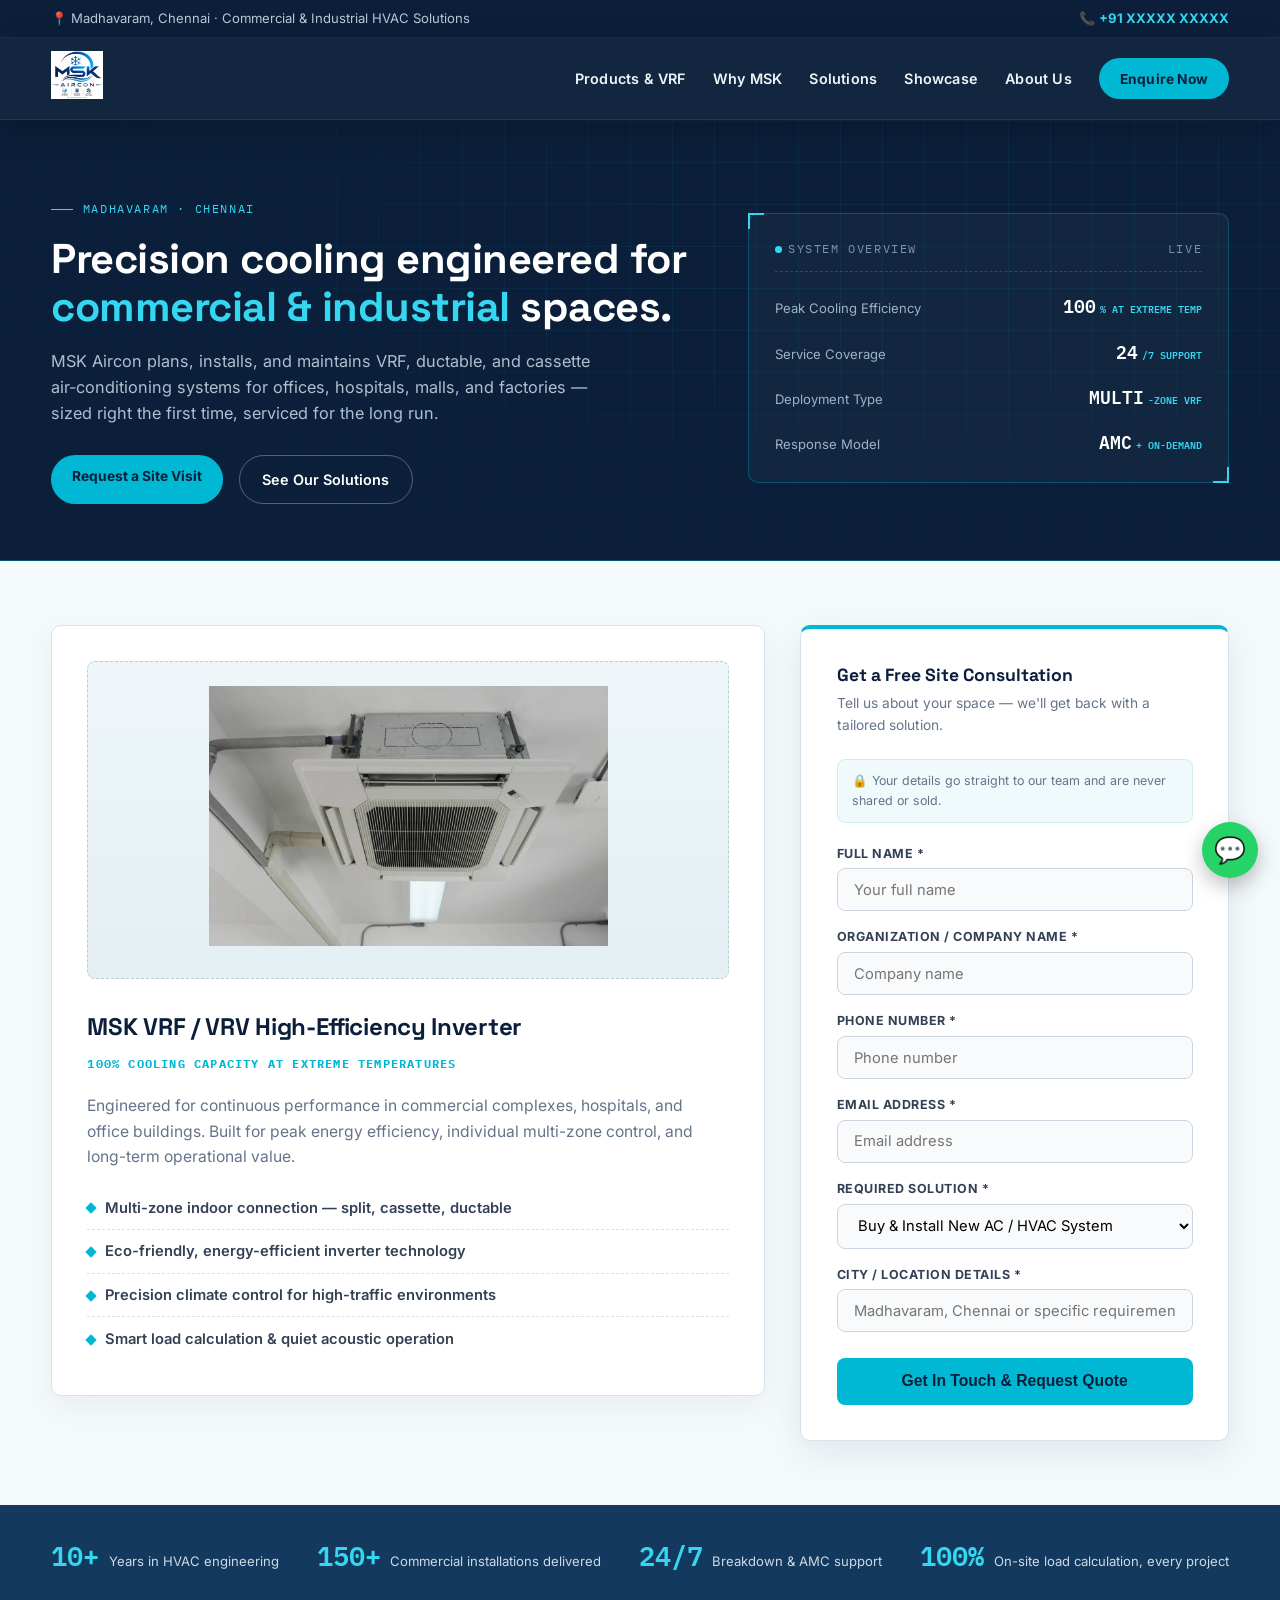
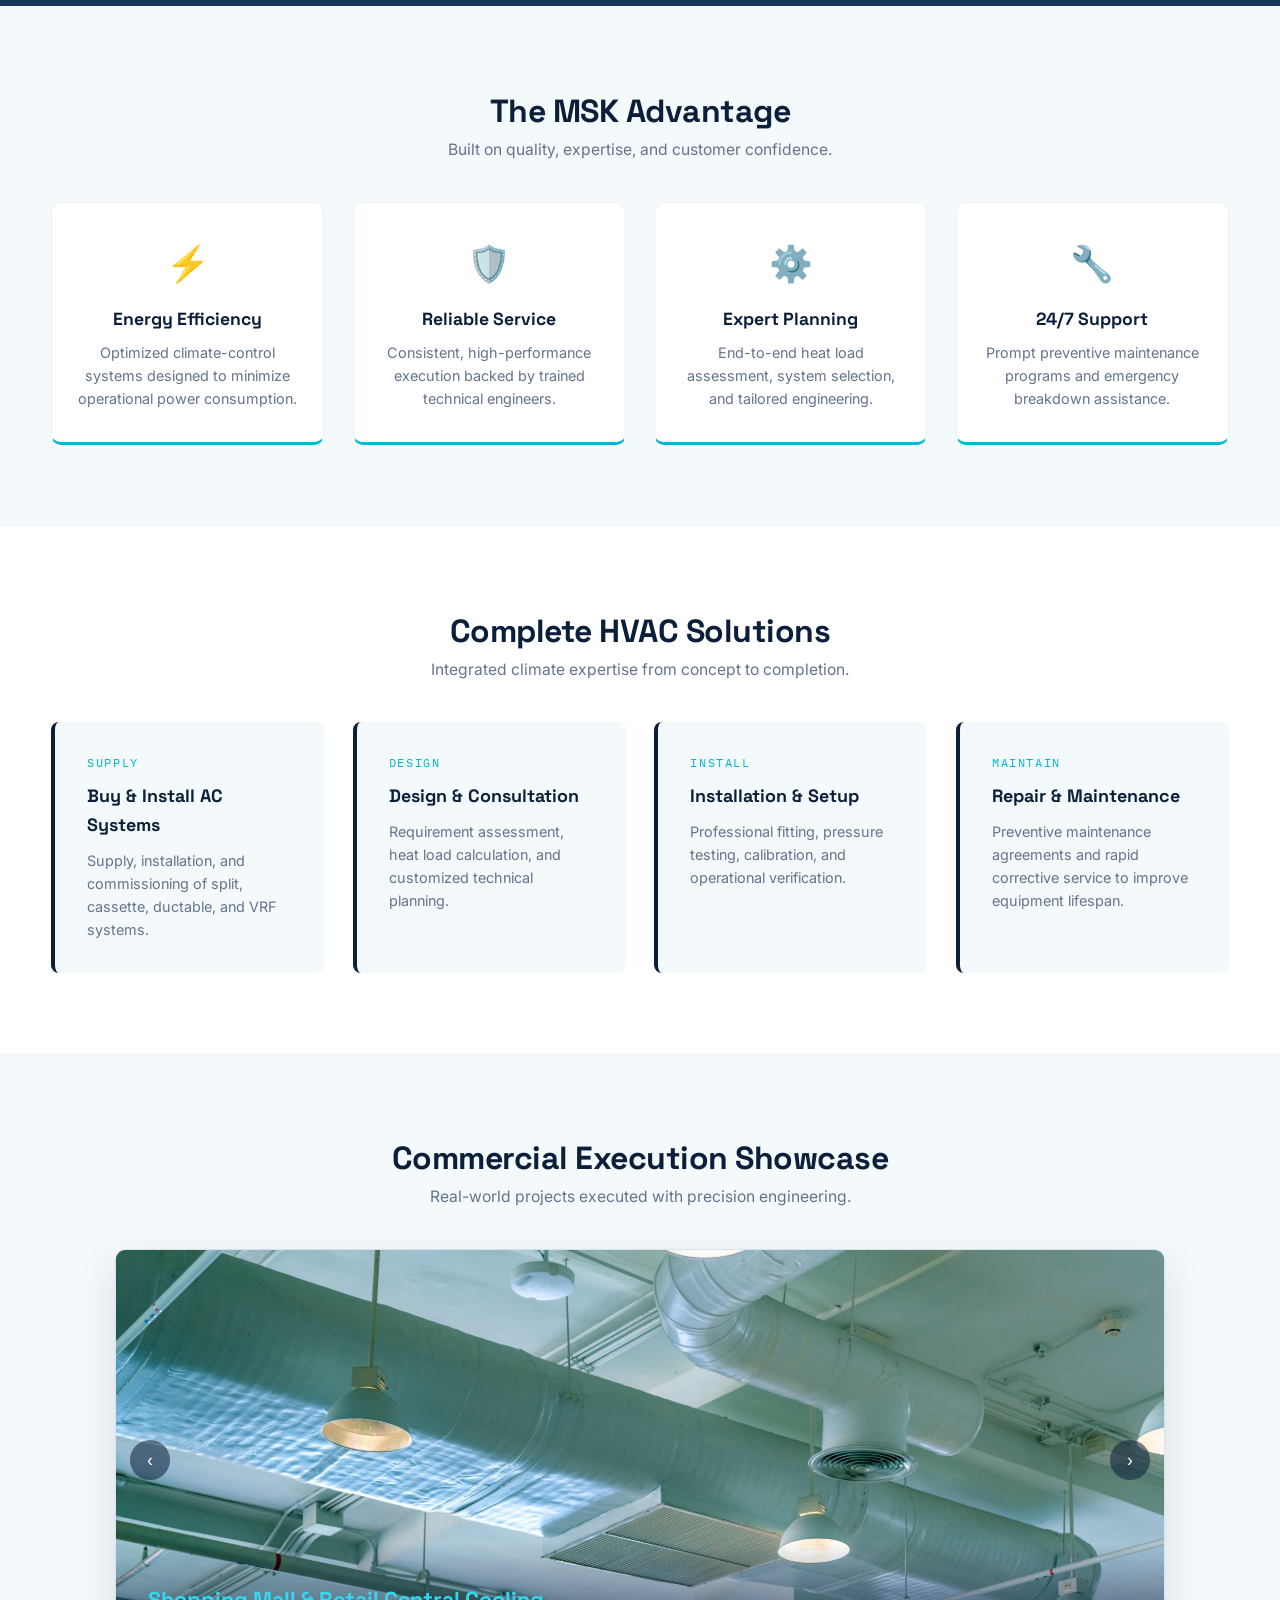
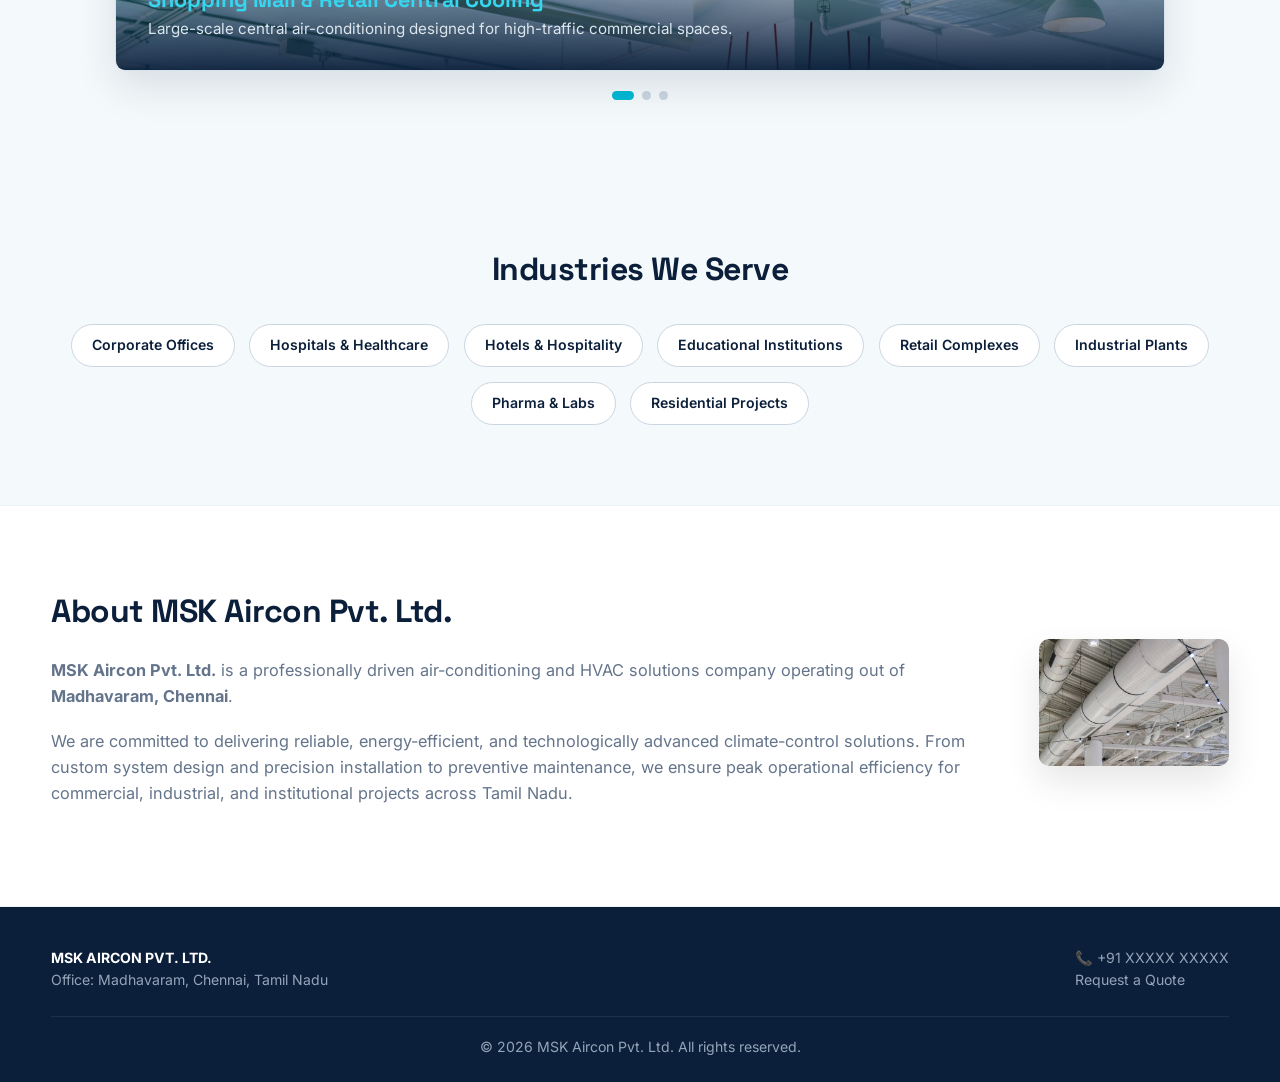
==== index.html @ c3ffeb18 "Add files via upload" ====
<!DOCTYPE html>
<html lang="en">
<head>
  <meta charset="UTF-8" />
  <meta name="viewport" content="width=device-width, initial-scale=1.0" />
  <title>MSK Aircon Pvt. Ltd. — Central AC, VRF & Ductable Systems | Chennai</title>
  <meta name="description" content="MSK Aircon Pvt. Ltd. designs, installs, and maintains VRF, ductable, and cassette AC systems for commercial and industrial clients in Madhavaram, Chennai. Get a free site consultation." />

  <!-- Open Graph -->
  <meta property="og:title" content="MSK Aircon Pvt. Ltd. — Commercial & Industrial HVAC Solutions" />
  <meta property="og:description" content="Central air-conditioning, VRF systems and preventive maintenance for offices, hospitals, malls, and factories across Chennai." />
  <meta property="og:image" content="msk_logo.jpeg" />
  <meta property="og:type" content="website" />

  <link rel="icon" type="image/jpeg" href="msk_logo.jpeg" />
  <link rel="stylesheet" href="style.css" />

  <!-- Local business structured data -->
  <script type="application/ld+json">
  {
    "@context": "https://schema.org",
    "@type": "HVACBusiness",
    "name": "MSK Aircon Pvt. Ltd.",
    "image": "msk_logo.jpeg",
    "address": {
      "@type": "PostalAddress",
      "addressLocality": "Madhavaram, Chennai",
      "addressRegion": "Tamil Nadu",
      "addressCountry": "IN"
    },
    "telephone": "+91-XXXXXXXXXX",
    "areaServed": "Chennai, Tamil Nadu",
    "priceRange": "$$"
  }
  </script>
</head>
<body>

  <!-- Top Info Bar -->
  <div class="top-bar">
    <div class="container top-bar-flex">
      <span>📍 Madhavaram, Chennai · Commercial &amp; Industrial HVAC Solutions</span>
      <span>📞 <a href="tel:+91XXXXXXXXXX">+91 XXXXX XXXXX</a></span>
    </div>
  </div>

  <!-- Main Navigation Header -->
  <header>
    <div class="container nav-container">
      <div class="logo">
        <img src="msk_logo.jpeg" alt="MSK Aircon Pvt. Ltd. Logo" width="150" height="48" />
      </div>
      <button class="nav-toggle" id="navToggle" aria-label="Toggle navigation menu" aria-expanded="false">
        <span></span><span></span><span></span>
      </button>
      <nav id="mainNav">
        <a href="#enquiry">Products &amp; VRF</a>
        <a href="#advantages">Why MSK</a>
        <a href="#services">Solutions</a>
        <a href="#projects">Showcase</a>
        <a href="#about">About Us</a>
        <a href="#enquiry" class="btn-primary">Enquire Now</a>
      </nav>
    </div>
  </header>

  <!-- HERO -->
  <section class="hero">
    <div class="hero-grid-bg"></div>
    <div class="container hero-content">
      <div class="hero-copy">
        <span class="hero-eyebrow mono-tag">MADHAVARAM · CHENNAI</span>
        <h1>Precision cooling engineered for <span>commercial &amp; industrial</span> spaces.</h1>
        <p class="lead">
          MSK Aircon plans, installs, and maintains VRF, ductable, and cassette air-conditioning systems for offices, hospitals, malls, and factories — sized right the first time, serviced for the long run.
        </p>
        <div class="hero-ctas">
          <a href="#enquiry" class="btn-primary">Request a Site Visit</a>
          <a href="#services" class="btn-outline">See Our Solutions</a>
        </div>
      </div>
      <div class="schematic-panel">
        <div class="schematic-header mono-tag">
          <span><span class="pulse-dot"></span>SYSTEM OVERVIEW</span>
          <span>LIVE</span>
        </div>
        <div class="schematic-rows">
          <div class="schematic-row">
            <span class="label">Peak Cooling Efficiency</span>
            <span class="value">100<small>% AT EXTREME TEMP</small></span>
          </div>
          <div class="schematic-row">
            <span class="label">Service Coverage</span>
            <span class="value">24<small>/7 SUPPORT</small></span>
          </div>
          <div class="schematic-row">
            <span class="label">Deployment Type</span>
            <span class="value">MULTI<small>-ZONE VRF</small></span>
          </div>
          <div class="schematic-row">
            <span class="label">Response Model</span>
            <span class="value">AMC<small>+ ON-DEMAND</small></span>
          </div>
        </div>
      </div>
    </div>
  </section>

  <!-- SIDE-BY-SIDE FEATURE & ENQUIRY FORM -->
  <section id="enquiry" class="enquiry-product-section">
    <div class="container product-enquiry-grid">

      <div class="product-highlight-card">
        <div class="product-img-box">
          <img src="slide_2.jpg" alt="MSK VRF multi-zone central air-conditioning system" loading="lazy" />
        </div>
        <div class="product-details">
          <h2>MSK VRF / VRV High-Efficiency Inverter</h2>
          <span class="tech-tag">100% COOLING CAPACITY AT EXTREME TEMPERATURES</span>
          <p>
            Engineered for continuous performance in commercial complexes, hospitals, and office buildings. Built for peak energy efficiency, individual multi-zone control, and long-term operational value.
          </p>
          <ul class="product-specs">
            <li>Multi-zone indoor connection — split, cassette, ductable</li>
            <li>Eco-friendly, energy-efficient inverter technology</li>
            <li>Precision climate control for high-traffic environments</li>
            <li>Smart load calculation &amp; quiet acoustic operation</li>
          </ul>
        </div>
      </div>

      <div class="form-wrapper-side">
        <h3>Get a Free Site Consultation</h3>
        <p class="form-sub">Tell us about your space — we'll get back with a tailored solution.</p>

        <div class="privacy-note">
          🔒 Your details go straight to our team and are never shared or sold.
        </div>

        <form action="https://api.web3forms.com/submit" method="POST" class="custom-form">
          <input type="hidden" name="access_key" value="YOUR_ACCESS_KEY_HERE">
          <input type="hidden" name="redirect" value="success.html">
          <input type="checkbox" name="botcheck" style="display:none" tabindex="-1" autocomplete="off">

          <div class="form-group">
            <label for="name">Full Name *</label>
            <input type="text" id="name" name="Client_Name" required placeholder="Your full name">
          </div>

          <div class="form-group">
            <label for="org">Organization / Company Name *</label>
            <input type="text" id="org" name="Organization" required placeholder="Company name">
          </div>

          <div class="form-group">
            <label for="phone">Phone Number *</label>
            <input type="tel" id="phone" name="Phone_Number" required placeholder="Phone number">
          </div>

          <div class="form-group">
            <label for="email">Email Address *</label>
            <input type="email" id="email" name="Email_Address" required placeholder="Email address">
          </div>

          <div class="form-group">
            <label for="service">Required Solution *</label>
            <select id="service" name="Selected_Service" required>
              <option value="Buy & Install New System">Buy &amp; Install New AC / HVAC System</option>
              <option value="VRF / VRV Centralized Cooling">VRF / VRV Centralized Cooling System</option>
              <option value="Ductable & Package AC">Ductable &amp; Package Air Conditioners</option>
              <option value="Cassette AC Commercial Setup">Cassette AC Commercial Setup</option>
              <option value="Preventive Maintenance & Repair">Preventive Maintenance &amp; AMC Repair</option>
              <option value="HVAC Technical Consultation & Design">HVAC System Design &amp; Technical Consultation</option>
              <option value="Others">Others (please specify below)</option>
            </select>
          </div>

          <div class="form-group">
            <label for="location">City / Location Details *</label>
            <input type="text" id="location" name="City_Location" required placeholder="Madhavaram, Chennai or specific requirements">
          </div>

          <button type="submit" class="btn-submit">Get In Touch &amp; Request Quote</button>
        </form>
      </div>

    </div>
  </section>

  <!-- TRUST STRIP -->
  <section class="trust-strip">
    <div class="container trust-flex">
      <div class="trust-item"><span class="num">10+</span><span class="label">Years in HVAC engineering</span></div>
      <div class="trust-item"><span class="num">150+</span><span class="label">Commercial installations delivered</span></div>
      <div class="trust-item"><span class="num">24/7</span><span class="label">Breakdown &amp; AMC support</span></div>
      <div class="trust-item"><span class="num">100%</span><span class="label">On-site load calculation, every project</span></div>
    </div>
  </section>

  <!-- CORE ADVANTAGES -->
  <section id="advantages" class="advantages-section">
    <div class="container">
      <h2 class="section-title">The MSK Advantage</h2>
      <p class="section-subtitle">Built on quality, expertise, and customer confidence.</p>

      <div class="advantage-grid">
        <div class="advantage-card">
          <div class="adv-icon">⚡</div>
          <h3>Energy Efficiency</h3>
          <p>Optimized climate-control systems designed to minimize operational power consumption.</p>
        </div>
        <div class="advantage-card">
          <div class="adv-icon">🛡️</div>
          <h3>Reliable Service</h3>
          <p>Consistent, high-performance execution backed by trained technical engineers.</p>
        </div>
        <div class="advantage-card">
          <div class="adv-icon">⚙️</div>
          <h3>Expert Planning</h3>
          <p>End-to-end heat load assessment, system selection, and tailored engineering.</p>
        </div>
        <div class="advantage-card">
          <div class="adv-icon">🔧</div>
          <h3>24/7 Support</h3>
          <p>Prompt preventive maintenance programs and emergency breakdown assistance.</p>
        </div>
      </div>
    </div>
  </section>

  <!-- SOLUTIONS & SERVICES GRID -->
  <section id="services" class="services-section">
    <div class="container">
      <h2 class="section-title">Complete HVAC Solutions</h2>
      <p class="section-subtitle">Integrated climate expertise from concept to completion.</p>

      <div class="service-grid">
        <div class="service-card">
          <span class="mono-tag">SUPPLY</span>
          <h3>Buy &amp; Install AC Systems</h3>
          <p>Supply, installation, and commissioning of split, cassette, ductable, and VRF systems.</p>
        </div>
        <div class="service-card">
          <span class="mono-tag">DESIGN</span>
          <h3>Design &amp; Consultation</h3>
          <p>Requirement assessment, heat load calculation, and customized technical planning.</p>
        </div>
        <div class="service-card">
          <span class="mono-tag">INSTALL</span>
          <h3>Installation &amp; Setup</h3>
          <p>Professional fitting, pressure testing, calibration, and operational verification.</p>
        </div>
        <div class="service-card">
          <span class="mono-tag">MAINTAIN</span>
          <h3>Repair &amp; Maintenance</h3>
          <p>Preventive maintenance agreements and rapid corrective service to improve equipment lifespan.</p>
        </div>
      </div>
    </div>
  </section>

  <!-- SHOWCASE SLIDER -->
  <section id="projects" class="slider-section">
    <div class="container">
      <h2 class="section-title">Commercial Execution Showcase</h2>
      <p class="section-subtitle">Real-world projects executed with precision engineering.</p>

      <div class="slider-container" id="sliderContainer">
        <button class="slider-arrow prev" id="prevSlide" aria-label="Previous slide">‹</button>
        <button class="slider-arrow next" id="nextSlide" aria-label="Next slide">›</button>
        <div class="slides" id="slidesTrack">
          <div class="slide">
            <img src="mall.jpg" alt="Commercial mall HVAC installation" loading="lazy" />
            <div class="slide-caption">
              <h3>Shopping Mall &amp; Retail Central Cooling</h3>
              <p>Large-scale central air-conditioning designed for high-traffic commercial spaces.</p>
            </div>
          </div>
          <div class="slide">
            <img src="slide1.jpg" alt="Industrial spiral ductwork and ventilation" loading="lazy" />
            <div class="slide-caption">
              <h3>Industrial Spiral Ducting &amp; Ventilation</h3>
              <p>Heavy-duty ventilation and ductwork engineered for industrial plants.</p>
            </div>
          </div>
          <div class="slide">
            <img src="slide_2.jpg" alt="Cassette AC multi-zone office setup" loading="lazy" />
            <div class="slide-caption">
              <h3>Corporate Office Cassette Installations</h3>
              <p>Sleek ceiling units built for quiet operation in office environments.</p>
            </div>
          </div>
        </div>
      </div>
      <div class="slider-dots" id="sliderDots">
        <button class="active" aria-label="Slide 1"></button>
        <button aria-label="Slide 2"></button>
        <button aria-label="Slide 3"></button>
      </div>
    </div>
  </section>

  <!-- INDUSTRIES WE SERVE -->
  <section class="industries-section">
    <div class="container">
      <h2 class="section-title">Industries We Serve</h2>
      <div class="industry-tags">
        <span>Corporate Offices</span>
        <span>Hospitals &amp; Healthcare</span>
        <span>Hotels &amp; Hospitality</span>
        <span>Educational Institutions</span>
        <span>Retail Complexes</span>
        <span>Industrial Plants</span>
        <span>Pharma &amp; Labs</span>
        <span>Residential Projects</span>
      </div>
    </div>
  </section>

  <!-- ABOUT US -->
  <section id="about" class="about-section">
    <div class="container about-flex">
      <div class="about-text">
        <h2>About MSK Aircon Pvt. Ltd.</h2>
        <p><strong>MSK Aircon Pvt. Ltd.</strong> is a professionally driven air-conditioning and HVAC solutions company operating out of <strong>Madhavaram, Chennai</strong>.</p>
        <p>We are committed to delivering reliable, energy-efficient, and technologically advanced climate-control solutions. From custom system design and precision installation to preventive maintenance, we ensure peak operational efficiency for commercial, industrial, and institutional projects across Tamil Nadu.</p>
      </div>
      <div class="about-img">
        <img src="slide1.jpg" alt="MSK technical engineering team at work" loading="lazy" />
      </div>
    </div>
  </section>

  <!-- Footer -->
  <footer>
    <div class="container">
      <div class="footer-grid">
        <div>
          <strong style="color:#fff;">MSK AIRCON PVT. LTD.</strong>
          <p>Office: Madhavaram, Chennai, Tamil Nadu</p>
        </div>
        <div>
          <a href="tel:+91XXXXXXXXXX">📞 +91 XXXXX XXXXX</a><br>
          <a href="#enquiry">Request a Quote</a>
        </div>
      </div>
      <div class="footer-bottom">
        <p>&copy; 2026 MSK Aircon Pvt. Ltd. All rights reserved.</p>
      </div>
    </div>
  </footer>

  <!-- WhatsApp click-to-chat -->
  <a class="whatsapp-float" href="https://wa.me/91XXXXXXXXXX?text=Hi%2C%20I%27d%20like%20a%20quote%20for%20an%20AC%2FHVAC%20system" target="_blank" rel="noopener" aria-label="Chat on WhatsApp">💬</a>

  <script>
    // Mobile nav toggle
    const navToggle = document.getElementById('navToggle');
    const mainNav = document.getElementById('mainNav');
    navToggle.addEventListener('click', () => {
      const isOpen = mainNav.classList.toggle('open');
      navToggle.setAttribute('aria-expanded', isOpen);
    });
    mainNav.querySelectorAll('a').forEach(link => {
      link.addEventListener('click', () => {
        mainNav.classList.remove('open');
        navToggle.setAttribute('aria-expanded', 'false');
      });
    });

    // Manual + auto slider with dots and arrows
    const track = document.getElementById('slidesTrack');
    const dots = document.querySelectorAll('#sliderDots button');
    const slideCount = dots.length;
    let current = 0;
    let autoTimer;

    function goTo(index) {
      current = (index + slideCount) % slideCount;
      track.style.transform = `translateX(-${current * (100 / slideCount)}%)`;
      dots.forEach((d, i) => d.classList.toggle('active', i === current));
    }

    function startAuto() {
      autoTimer = setInterval(() => goTo(current + 1), 4500);
    }

    function resetAuto() {
      clearInterval(autoTimer);
      startAuto();
    }

    document.getElementById('nextSlide').addEventListener('click', () => { goTo(current + 1); resetAuto(); });
    document.getElementById('prevSlide').addEventListener('click', () => { goTo(current - 1); resetAuto(); });
    dots.forEach((dot, i) => dot.addEventListener('click', () => { goTo(i); resetAuto(); }));

    const sliderContainer = document.getElementById('sliderContainer');
    sliderContainer.addEventListener('mouseenter', () => clearInterval(autoTimer));
    sliderContainer.addEventListener('mouseleave', startAuto);

    startAuto();
  </script>

</body>
</html>
---- style.css ----
/* ==========================================================================
   MSK AIRCON PVT. LTD. — TECHNICAL / BLUEPRINT DESIGN SYSTEM
   Palette : Deep Navy #0b1f3a · Steel Blue #14395e · Electric Cyan #00b8d4
             Ice White #f4f9fb · Slate #64748b · Signal Red #d92b2b (sparingly)
   Type    : Space Grotesk (display) · Inter (body) · IBM Plex Mono (specs/data)
   ========================================================================== */

@import url('https://fonts.googleapis.com/css2?family=Space+Grotesk:wght@500;600;700&family=Inter:wght@400;500;600;700;800&family=IBM+Plex+Mono:wght@500;600&display=swap');

:root {
  --navy: #0b1f3a;
  --steel: #14395e;
  --cyan: #00b8d4;
  --cyan-bright: #35d7f0;
  --ice: #f4f9fb;
  --slate: #64748b;
  --slate-dark: #334155;
  --red: #d92b2b;
  --line: #d7e3ea;
  --radius: 10px;
}

* {
  margin: 0;
  padding: 0;
  box-sizing: border-box;
  scroll-behavior: smooth;
}

@media (prefers-reduced-motion: reduce) {
  * { animation-duration: 0.001ms !important; animation-iteration-count: 1 !important; transition-duration: 0.001ms !important; scroll-behavior: auto !important; }
}

body {
  font-family: 'Inter', -apple-system, BlinkMacSystemFont, sans-serif;
  background-color: var(--ice);
  color: var(--slate-dark);
  line-height: 1.6;
  overflow-x: hidden;
}

h1, h2, h3, h4 {
  font-family: 'Space Grotesk', sans-serif;
}

.container {
  width: 92%;
  max-width: 1240px;
  margin: auto;
}

a { color: inherit; }

:focus-visible {
  outline: 2px solid var(--cyan);
  outline-offset: 3px;
}

/* Utility: monospace spec/eyebrow labels */
.mono-tag {
  font-family: 'IBM Plex Mono', monospace;
  font-size: 0.72rem;
  letter-spacing: 1.6px;
  text-transform: uppercase;
}

/* --- Top Info Bar --- */
.top-bar {
  background: var(--navy);
  color: #b9c8d6;
  font-size: 0.82rem;
  padding: 0.5rem 0;
  border-bottom: 1px solid rgba(255,255,255,0.08);
}

.top-bar-flex {
  display: flex;
  justify-content: space-between;
  align-items: center;
  flex-wrap: wrap;
  gap: 0.4rem;
}

.top-bar a {
  color: var(--cyan-bright);
  text-decoration: none;
  font-weight: 700;
}

.top-bar a:hover { text-decoration: underline; }

/* --- Header & Navigation --- */
header {
  background: rgba(11, 31, 58, 0.97);
  backdrop-filter: blur(12px);
  -webkit-backdrop-filter: blur(12px);
  padding: 0.8rem 0;
  position: sticky;
  top: 0;
  z-index: 1000;
  box-shadow: 0 10px 30px rgba(0,0,0,0.2);
  border-bottom: 1px solid rgba(255,255,255,0.08);
}

.nav-container {
  display: flex;
  justify-content: space-between;
  align-items: center;
}

.logo img {
  height: 48px;
  width: auto;
}

nav {
  display: flex;
  align-items: center;
  gap: 1.7rem;
}

nav a {
  color: #eef4f8;
  text-decoration: none;
  font-weight: 600;
  font-size: 0.9rem;
  letter-spacing: 0.2px;
  position: relative;
}

nav a:not(.btn-primary)::after {
  content: '';
  position: absolute;
  width: 0;
  height: 2px;
  bottom: -5px;
  left: 0;
  background: var(--cyan);
  transition: width 0.25s ease;
}

nav a:not(.btn-primary):hover::after { width: 100%; }
nav a:hover { color: var(--cyan-bright); }

.btn-primary {
  background: var(--cyan);
  color: var(--navy) !important;
  padding: 0.6rem 1.3rem;
  border-radius: 30px;
  font-weight: 700;
  font-size: 0.86rem;
  text-decoration: none;
  transition: all 0.25s ease;
}

.btn-primary:hover {
  background: var(--cyan-bright);
  transform: translateY(-2px);
}

.nav-toggle {
  display: none;
  flex-direction: column;
  gap: 5px;
  background: none;
  border: none;
  cursor: pointer;
  padding: 6px;
}

.nav-toggle span {
  width: 24px;
  height: 2px;
  background: #eef4f8;
  border-radius: 2px;
}

/* --- HERO: blueprint schematic --- */
.hero {
  position: relative;
  background: var(--navy);
  color: #fff;
  padding: 4.5rem 0 3.5rem;
  overflow: hidden;
  border-bottom: 1px solid rgba(0,184,212,0.35);
}

.hero-grid-bg {
  position: absolute;
  inset: 0;
  background-image:
    linear-gradient(rgba(0,184,212,0.08) 1px, transparent 1px),
    linear-gradient(90deg, rgba(0,184,212,0.08) 1px, transparent 1px);
  background-size: 42px 42px;
  mask-image: radial-gradient(ellipse at 70% 30%, black 20%, transparent 75%);
  pointer-events: none;
}

.hero-content {
  position: relative;
  z-index: 2;
  display: grid;
  grid-template-columns: 1.3fr 0.95fr;
  gap: 2.5rem;
  align-items: center;
}

.hero-eyebrow {
  color: var(--cyan-bright);
  display: inline-flex;
  align-items: center;
  gap: 0.6rem;
}

.hero-eyebrow::before {
  content: '';
  width: 22px;
  height: 1px;
  background: var(--cyan-bright);
  display: inline-block;
}

.hero h1 {
  font-size: 2.6rem;
  font-weight: 700;
  line-height: 1.15;
  margin: 1rem 0 1.1rem;
  letter-spacing: -0.5px;
}

.hero h1 span { color: var(--cyan-bright); }

.hero p.lead {
  color: #aebfd0;
  font-size: 1.02rem;
  max-width: 560px;
  margin-bottom: 1.8rem;
}

.hero-ctas {
  display: flex;
  gap: 1rem;
  flex-wrap: wrap;
}

.btn-outline {
  border: 1.5px solid rgba(255,255,255,0.3);
  color: #fff;
  padding: 0.75rem 1.4rem;
  border-radius: 30px;
  text-decoration: none;
  font-weight: 600;
  font-size: 0.9rem;
  transition: all 0.25s ease;
}

.btn-outline:hover { border-color: var(--cyan-bright); color: var(--cyan-bright); }

/* Schematic readout panel — the signature element */
.schematic-panel {
  background: rgba(255,255,255,0.03);
  border: 1px solid rgba(0,184,212,0.3);
  border-radius: var(--radius);
  padding: 1.6rem;
  position: relative;
}

.schematic-panel::before {
  content: '';
  position: absolute;
  top: -1px; left: -1px;
  width: 14px; height: 14px;
  border-top: 2px solid var(--cyan-bright);
  border-left: 2px solid var(--cyan-bright);
}

.schematic-panel::after {
  content: '';
  position: absolute;
  bottom: -1px; right: -1px;
  width: 14px; height: 14px;
  border-bottom: 2px solid var(--cyan-bright);
  border-right: 2px solid var(--cyan-bright);
}

.schematic-header {
  display: flex;
  justify-content: space-between;
  align-items: center;
  color: #7d93a8;
  margin-bottom: 1.2rem;
  padding-bottom: 0.8rem;
  border-bottom: 1px dashed rgba(255,255,255,0.15);
}

.pulse-dot {
  width: 7px; height: 7px;
  border-radius: 50%;
  background: var(--cyan-bright);
  display: inline-block;
  margin-right: 6px;
  animation: pulse 1.8s infinite;
}

@keyframes pulse {
  0%, 100% { opacity: 1; box-shadow: 0 0 0 0 rgba(0,184,212,0.5); }
  50% { opacity: 0.6; box-shadow: 0 0 0 6px rgba(0,184,212,0); }
}

.schematic-rows { display: flex; flex-direction: column; gap: 1rem; }

.schematic-row {
  display: flex;
  justify-content: space-between;
  align-items: baseline;
}

.schematic-row .label {
  color: #9db3c6;
  font-size: 0.82rem;
}

.schematic-row .value {
  font-family: 'IBM Plex Mono', monospace;
  font-weight: 600;
  font-size: 1.15rem;
  color: #fff;
}

.schematic-row .value small {
  font-size: 0.65rem;
  color: var(--cyan-bright);
  margin-left: 4px;
}

/* --- SIDE-BY-SIDE ENQUIRY SECTION --- */
.enquiry-product-section { padding: 4rem 0; }

.product-enquiry-grid {
  display: grid;
  grid-template-columns: 1.25fr 0.75fr;
  gap: 2.2rem;
  align-items: start;
}

.product-highlight-card {
  background: #fff;
  border-radius: var(--radius);
  padding: 2.2rem;
  box-shadow: 0 10px 30px rgba(11,31,58,0.05);
  border: 1px solid var(--line);
}

.product-img-box {
  text-align: center;
  background: linear-gradient(180deg, #eef6f9 0%, #e4eff3 100%);
  padding: 1.5rem;
  border-radius: 8px;
  margin-bottom: 1.8rem;
  border: 1px dashed #b7cdd8;
  position: relative;
}

.product-img-box img {
  max-width: 100%;
  height: 260px;
  object-fit: contain;
}

.product-details h2 {
  color: var(--navy);
  font-size: 1.5rem;
  font-weight: 700;
  letter-spacing: -0.3px;
}

.tech-tag {
  color: var(--cyan);
  font-weight: 700;
  font-size: 0.78rem;
  letter-spacing: 1.2px;
  display: block;
  margin: 0.5rem 0 1.2rem 0;
  font-family: 'IBM Plex Mono', monospace;
}

.product-details p { color: var(--slate); font-size: 0.98rem; margin-bottom: 1.2rem; }

.product-specs { display: grid; gap: 0.1rem; }

.product-specs li {
  padding: 0.55rem 0;
  font-weight: 600;
  color: var(--slate-dark);
  font-size: 0.92rem;
  list-style: none;
  display: flex;
  align-items: center;
  gap: 0.6rem;
  border-bottom: 1px dashed var(--line);
}

.product-specs li:last-child { border-bottom: none; }

.product-specs li::before {
  content: '';
  width: 8px; height: 8px;
  background: var(--cyan);
  flex-shrink: 0;
  transform: rotate(45deg);
}

/* Right Side Form Card */
.form-wrapper-side {
  background: #fff;
  padding: 2.2rem;
  border-radius: var(--radius);
  box-shadow: 0 12px 35px rgba(11,31,58,0.08);
  border: 1px solid var(--line);
  border-top: 4px solid var(--cyan);
  position: sticky;
  top: 90px;
}

.form-wrapper-side h3 {
  color: var(--navy);
  font-size: 1.1rem;
  font-weight: 700;
  margin-bottom: 0.3rem;
  line-height: 1.3;
}

.form-wrapper-side p.form-sub { color: var(--slate); font-size: 0.86rem; margin-bottom: 1.4rem; }

.privacy-note {
  display: flex;
  gap: 0.5rem;
  align-items: flex-start;
  background: #f0f9fb;
  border: 1px solid #d3ecf1;
  border-radius: 8px;
  padding: 0.7rem 0.9rem;
  font-size: 0.78rem;
  color: var(--slate);
  margin-bottom: 1.3rem;
}

.form-group { margin-bottom: 1rem; }

.form-group label {
  display: block;
  font-size: 0.78rem;
  font-weight: 700;
  margin-bottom: 0.3rem;
  color: var(--slate-dark);
  text-transform: uppercase;
  letter-spacing: 0.5px;
}

.form-group input,
.form-group select {
  width: 100%;
  padding: 0.72rem 1rem;
  border: 1.5px solid #cbd5e1;
  border-radius: 8px;
  font-size: 0.92rem;
  background-color: #f8fafc;
  transition: all 0.2s ease;
  font-family: 'Inter', sans-serif;
}

.form-group input:focus,
.form-group select:focus {
  outline: none;
  border-color: var(--cyan);
  background-color: #fff;
  box-shadow: 0 0 0 4px rgba(0,184,212,0.14);
}

.btn-submit {
  width: 100%;
  background: var(--cyan);
  color: var(--navy);
  border: none;
  padding: 0.9rem;
  font-size: 0.98rem;
  font-weight: 700;
  border-radius: 8px;
  cursor: pointer;
  margin-top: 0.6rem;
  transition: all 0.2s ease;
}

.btn-submit:hover { background: var(--cyan-bright); transform: translateY(-2px); }

/* --- TRUST STRIP --- */
.trust-strip {
  background: var(--steel);
  padding: 1.8rem 0;
}

.trust-flex {
  display: flex;
  justify-content: space-between;
  flex-wrap: wrap;
  gap: 1.5rem;
}

.trust-item {
  display: flex;
  align-items: baseline;
  gap: 0.6rem;
  color: #fff;
}

.trust-item .num {
  font-family: 'IBM Plex Mono', monospace;
  font-size: 1.7rem;
  font-weight: 600;
  color: var(--cyan-bright);
}

.trust-item .label {
  font-size: 0.82rem;
  color: #cdd9e3;
}

/* --- ABOUT SECTION --- */
.about-section {
  background: #fff;
  padding: 5rem 0;
  border-top: 1px solid #eef2f5;
  border-bottom: 1px solid #eef2f5;
}

.about-flex { display: flex; align-items: center; gap: 3.5rem; }

.about-text h2 {
  color: var(--navy);
  font-size: 2rem;
  font-weight: 700;
  margin-bottom: 1.2rem;
  letter-spacing: -0.5px;
}

.about-text p { color: var(--slate); font-size: 1.02rem; margin-bottom: 1.2rem; }

.about-img img {
  width: 100%;
  max-width: 480px;
  border-radius: var(--radius);
  box-shadow: 0 15px 35px rgba(0,0,0,0.1);
}

/* --- ADVANTAGES --- */
.advantages-section { padding: 5rem 0; }

.section-title {
  text-align: center;
  color: var(--navy);
  font-size: 2rem;
  font-weight: 700;
  letter-spacing: -0.5px;
}

.section-subtitle {
  text-align: center;
  color: var(--slate);
  font-size: 0.98rem;
  margin-bottom: 2.5rem;
}

.advantage-grid {
  display: grid;
  grid-template-columns: repeat(auto-fit, minmax(240px, 1fr));
  gap: 1.8rem;
}

.advantage-card {
  background: #fff;
  padding: 2rem 1.5rem;
  border-radius: var(--radius);
  border: 1px solid #eef2f5;
  border-bottom: 3px solid var(--cyan);
  text-align: center;
  transition: transform 0.25s ease, box-shadow 0.25s ease;
}

.advantage-card:hover {
  transform: translateY(-5px);
  box-shadow: 0 15px 30px rgba(0,184,212,0.1);
}

.adv-icon { font-size: 2.2rem; margin-bottom: 0.8rem; }
.advantage-card h3 { color: var(--navy); font-weight: 700; font-size: 1.1rem; margin-bottom: 0.5rem; }
.advantage-card p { font-size: 0.9rem; color: var(--slate); }

/* --- SERVICES GRID --- */
.services-section { background: #fff; padding: 5rem 0; border-top: 1px solid #eef2f5; }

.service-grid {
  display: grid;
  grid-template-columns: repeat(auto-fit, minmax(250px, 1fr));
  gap: 1.8rem;
}

.service-card {
  background: var(--ice);
  padding: 2rem;
  border-radius: 8px;
  border-left: 4px solid var(--navy);
  transition: all 0.25s ease;
  position: relative;
}

.service-card .mono-tag { color: var(--cyan); display: block; margin-bottom: 0.6rem; }

.service-card:hover {
  border-left-color: var(--cyan);
  background: #fff;
  transform: translateY(-3px);
  box-shadow: 0 10px 25px rgba(0,0,0,0.05);
}

.service-card h3 { color: var(--navy); font-weight: 700; font-size: 1.12rem; margin-bottom: 0.6rem; }
.service-card p { font-size: 0.9rem; color: var(--slate); }

/* --- SHOWCASE SLIDER --- */
.slider-section { padding: 5rem 0; }

.slider-container {
  overflow: hidden;
  border-radius: var(--radius);
  max-width: 1050px;
  margin: 0 auto 1.2rem;
  box-shadow: 0 15px 40px rgba(11,31,58,0.12);
  border: 1px solid var(--line);
  position: relative;
}

.slides {
  display: flex;
  width: 300%;
  transition: transform 0.6s cubic-bezier(0.4,0,0.2,1);
}

.slide { width: 100%; position: relative; }
.slide img { width: 100%; height: 420px; object-fit: cover; display: block; }

.slide-caption {
  position: absolute;
  bottom: 0;
  background: linear-gradient(180deg, transparent 0%, rgba(11,31,58,0.95) 100%);
  color: white;
  width: 100%;
  padding: 2.5rem 2rem 1.8rem;
}

.slide-caption h3 { color: var(--cyan-bright); font-size: 1.35rem; font-weight: 700; }
.slide-caption p { color: #dbe6ee; font-size: 0.95rem; }

.slider-arrow {
  position: absolute;
  top: 50%;
  transform: translateY(-50%);
  background: rgba(11,31,58,0.55);
  color: #fff;
  border: none;
  width: 40px; height: 40px;
  border-radius: 50%;
  cursor: pointer;
  font-size: 1.1rem;
  z-index: 5;
  transition: background 0.2s ease;
}

.slider-arrow:hover { background: var(--cyan); color: var(--navy); }
.slider-arrow.prev { left: 14px; }
.slider-arrow.next { right: 14px; }

.slider-dots {
  display: flex;
  justify-content: center;
  gap: 0.5rem;
}

.slider-dots button {
  width: 9px; height: 9px;
  border-radius: 50%;
  border: none;
  background: #cbd5e1;
  cursor: pointer;
  padding: 0;
}

.slider-dots button.active { background: var(--cyan); width: 22px; border-radius: 5px; }

/* --- INDUSTRIES --- */
.industries-section { padding: 4rem 0 5rem; text-align: center; }

.industry-tags {
  display: flex;
  flex-wrap: wrap;
  gap: 0.9rem;
  justify-content: center;
  margin-top: 1.8rem;
}

.industry-tags span {
  background: #fff;
  color: var(--navy);
  padding: 0.6rem 1.25rem;
  border-radius: 30px;
  font-weight: 600;
  font-size: 0.88rem;
  border: 1px solid #cbd5e1;
  transition: all 0.25s ease;
}

.industry-tags span:hover {
  background: var(--cyan);
  color: var(--navy);
  border-color: var(--cyan);
  transform: translateY(-2px);
}

/* --- FOOTER --- */
footer {
  background: var(--navy);
  color: #93a5b8;
  padding: 2.5rem 0 1.5rem;
  font-size: 0.88rem;
}

.footer-grid {
  display: flex;
  justify-content: space-between;
  flex-wrap: wrap;
  gap: 1.5rem;
  padding-bottom: 1.5rem;
  border-bottom: 1px solid rgba(255,255,255,0.08);
  margin-bottom: 1.2rem;
}

.footer-grid a { text-decoration: none; color: #93a5b8; }
.footer-grid a:hover { color: var(--cyan-bright); }

.footer-bottom { text-align: center; }

/* --- WHATSAPP FLOAT --- */
.whatsapp-float {
  position: fixed;
  bottom: 22px;
  right: 22px;
  background: #25D366;
  color: #fff;
  width: 56px;
  height: 56px;
  border-radius: 50%;
  display: flex;
  align-items: center;
  justify-content: center;
  text-decoration: none;
  font-size: 1.6rem;
  box-shadow: 0 8px 20px rgba(0,0,0,0.25);
  z-index: 999;
  transition: transform 0.2s ease;
}

.whatsapp-float:hover { transform: scale(1.08); }

/* --- SUCCESS PAGE --- */
.success-page {
  background: var(--navy);
  min-height: 100vh;
  display: flex;
  align-items: center;
  justify-content: center;
  padding: 2rem;
}

.success-card {
  background: #fff;
  border-radius: 16px;
  padding: 3rem 2.5rem;
  text-align: center;
  max-width: 460px;
  box-shadow: 0 25px 60px rgba(0,0,0,0.35);
  border-top: 4px solid var(--cyan);
}

.success-card .check-icon {
  font-size: 3rem;
  margin-bottom: 1rem;
}

.success-card h1 {
  color: var(--navy);
  font-size: 1.5rem;
  margin-bottom: 0.8rem;
}

.success-card p {
  color: var(--slate);
  font-size: 0.96rem;
  margin-bottom: 0.6rem;
}

.success-actions {
  display: flex;
  gap: 0.8rem;
  justify-content: center;
  margin-top: 1.6rem;
  flex-wrap: wrap;
}

.btn-secondary {
  border: 1.5px solid var(--navy);
  color: var(--navy);
  padding: 0.7rem 1.3rem;
  border-radius: 30px;
  text-decoration: none;
  font-weight: 600;
  font-size: 0.88rem;
}

.btn-secondary:hover { background: var(--navy); color: #fff; }

/* --- RESPONSIVE --- */
@media (max-width: 992px) {
  .hero-content { grid-template-columns: 1fr; }
  .product-enquiry-grid { grid-template-columns: 1fr; }
  .form-wrapper-side { position: static; }
  .about-flex { flex-direction: column; }
  .about-img img { max-width: 100%; }
}

@media (max-width: 768px) {
  .top-bar-flex { flex-direction: column; text-align: center; }
  .nav-toggle { display: flex; }
  nav {
    position: absolute;
    top: 100%;
    left: 0;
    right: 0;
    background: var(--navy);
    flex-direction: column;
    align-items: flex-start;
    padding: 1rem 6%;
    gap: 1rem;
    display: none;
    border-top: 1px solid rgba(255,255,255,0.08);
  }
  nav.open { display: flex; }
  .hero h1 { font-size: 1.9rem; }
  .slide img { height: 260px; }
  .trust-flex { justify-content: center; text-align: center; }
}
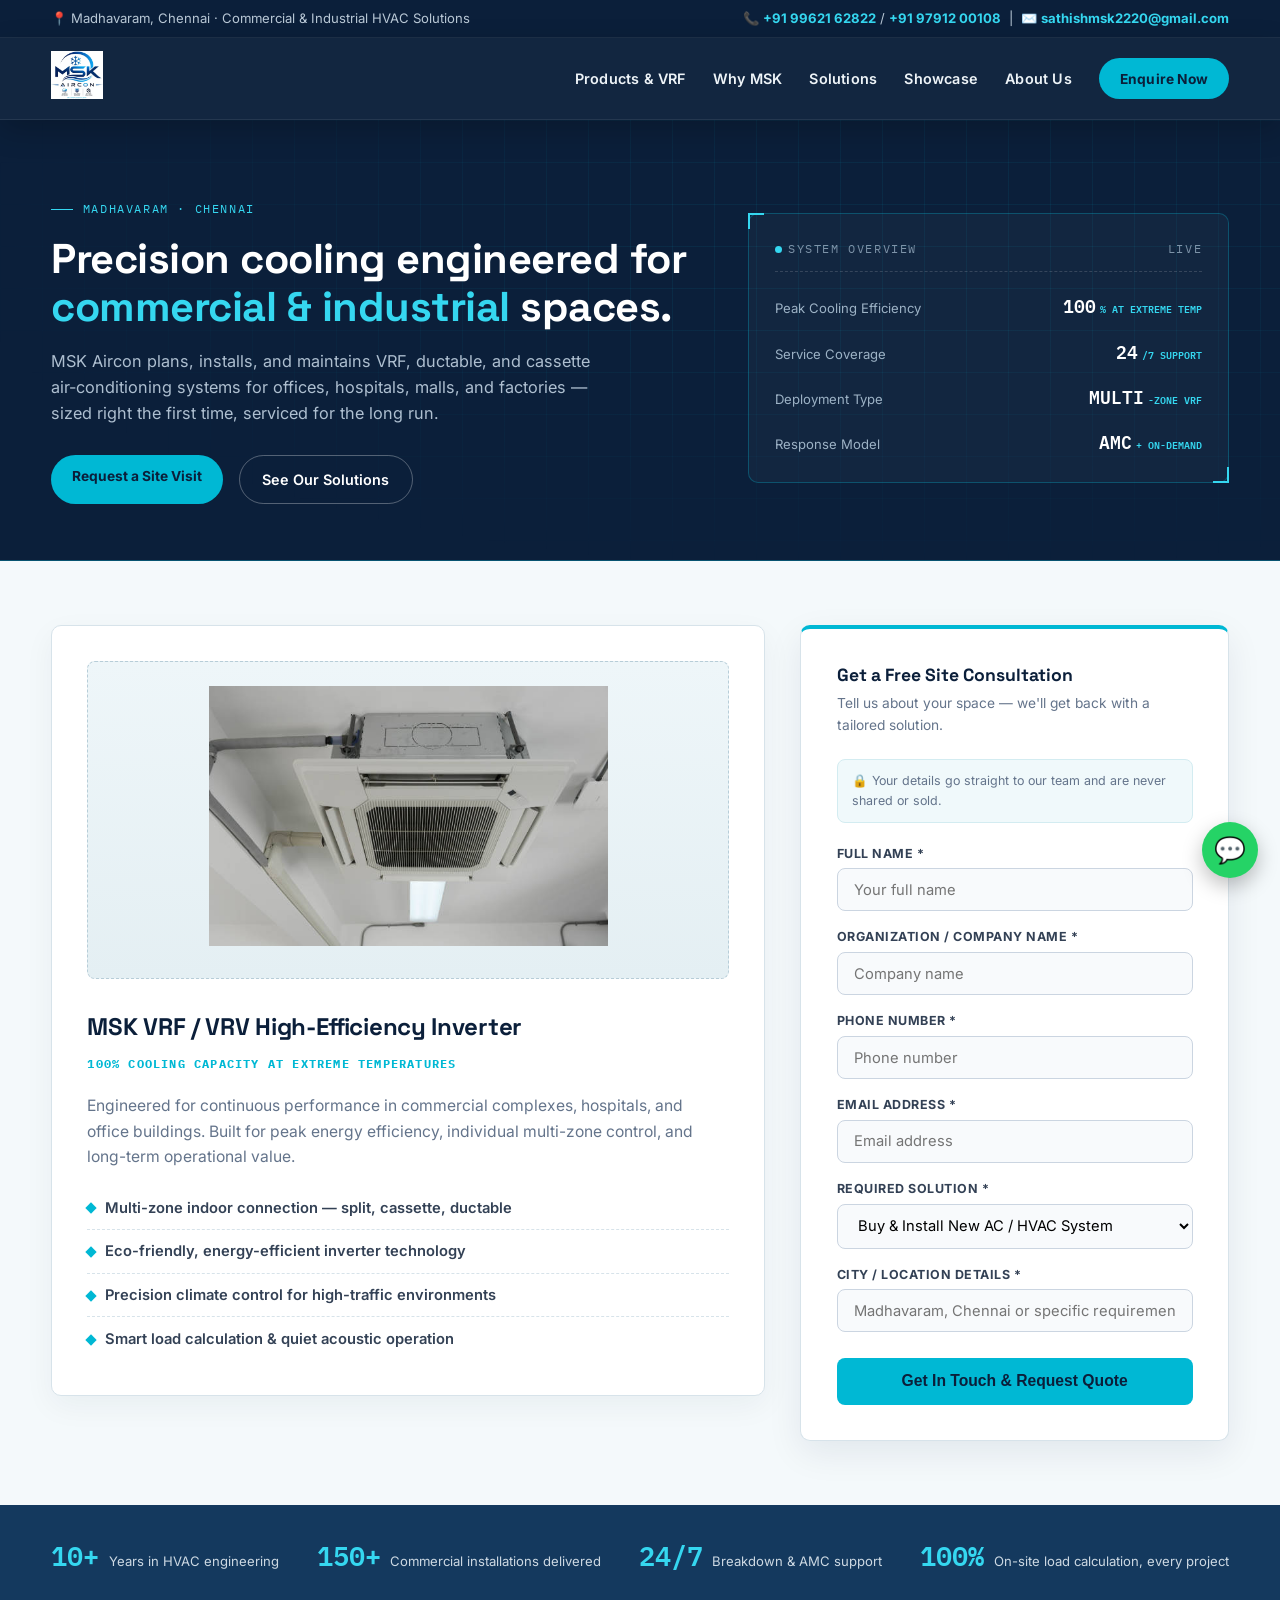
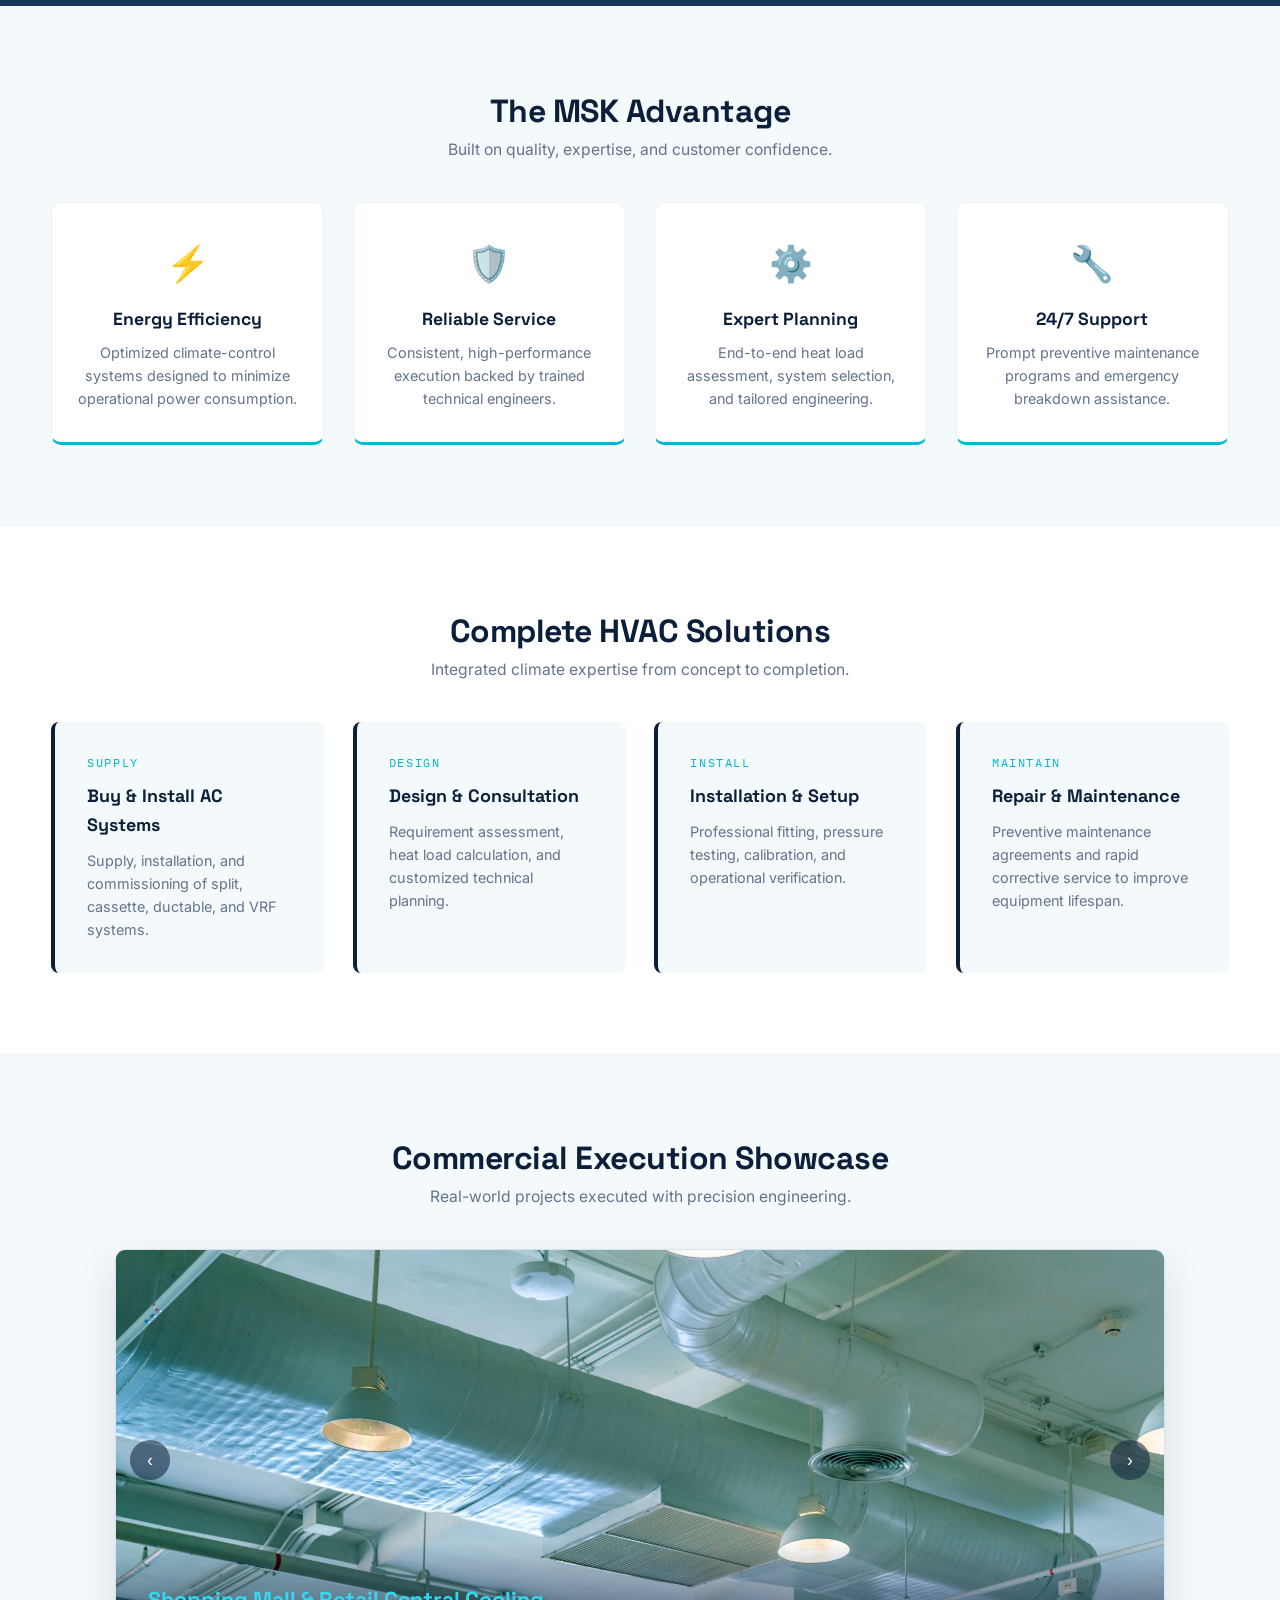
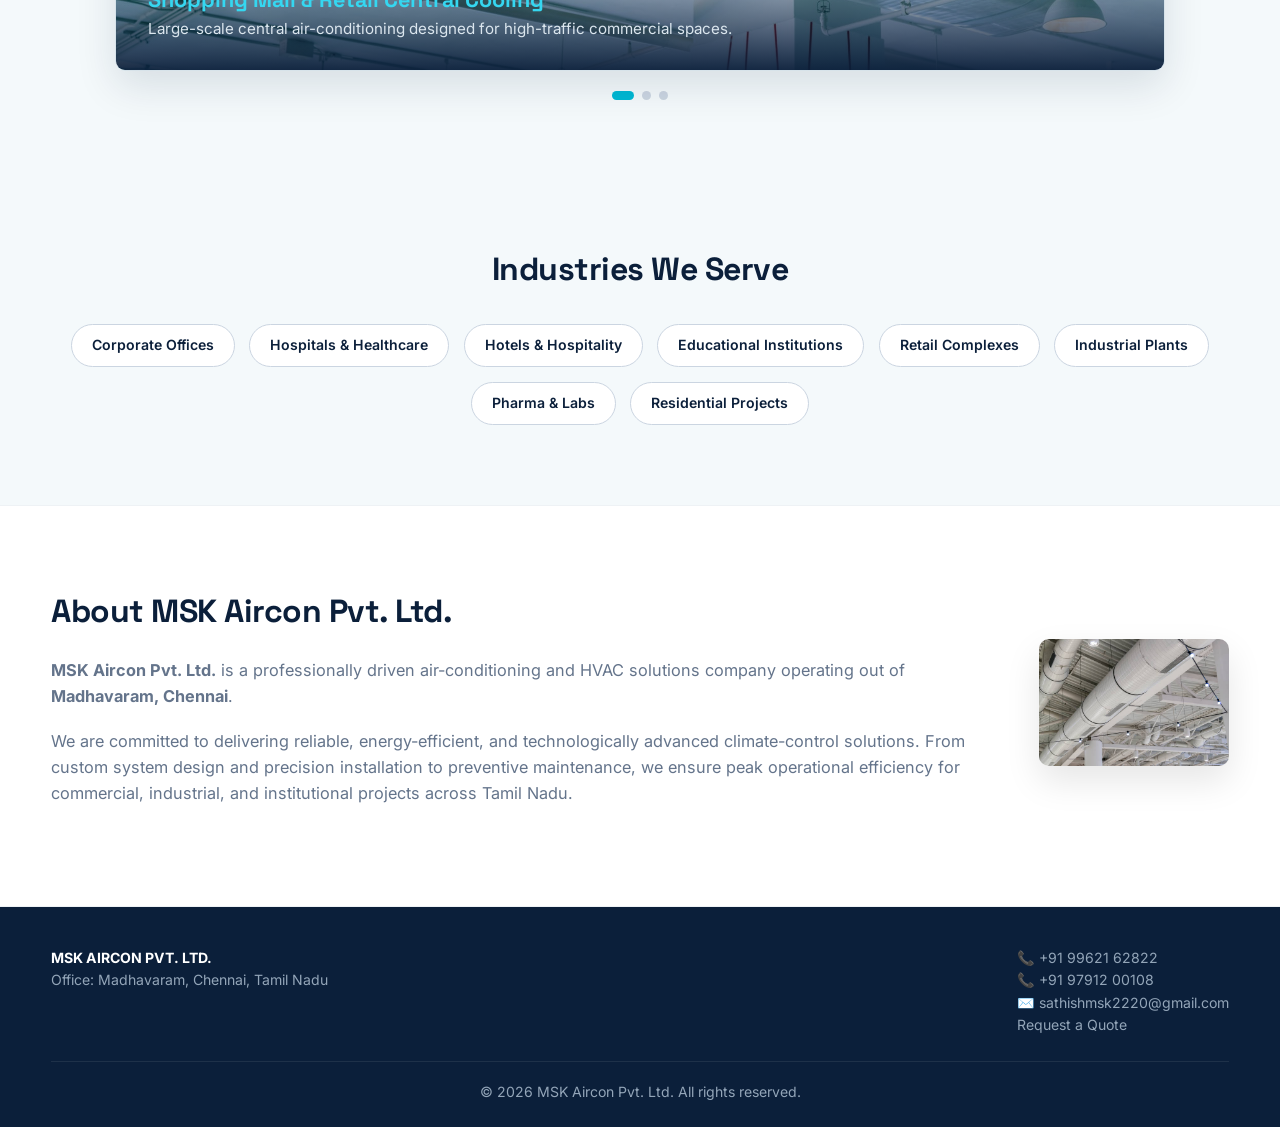
==== commit 64571db1: "Add files via upload" ====
--- a/index.html
+++ b/index.html
@@ -28,7 +28,8 @@
       "addressRegion": "Tamil Nadu",
       "addressCountry": "IN"
     },
-    "telephone": "+91-XXXXXXXXXX",
+    "telephone": "+91-9962162822",
+    "email": "sathishmsk2220@gmail.com",
     "areaServed": "Chennai, Tamil Nadu",
     "priceRange": "$$"
   }
@@ -40,7 +41,7 @@
   <div class="top-bar">
     <div class="container top-bar-flex">
       <span>📍 Madhavaram, Chennai · Commercial &amp; Industrial HVAC Solutions</span>
-      <span>📞 <a href="tel:+91XXXXXXXXXX">+91 XXXXX XXXXX</a></span>
+      <span>📞 <a href="tel:+919962162822">+91 99621 62822</a> / <a href="tel:+919791200108">+91 97912 00108</a> &nbsp;|&nbsp; ✉️ <a href="mailto:sathishmsk2220@gmail.com">sathishmsk2220@gmail.com</a></span>
     </div>
   </div>
 
@@ -340,7 +341,9 @@
           <p>Office: Madhavaram, Chennai, Tamil Nadu</p>
         </div>
         <div>
-          <a href="tel:+91XXXXXXXXXX">📞 +91 XXXXX XXXXX</a><br>
+          <a href="tel:+919962162822">📞 +91 99621 62822</a><br>
+          <a href="tel:+919791200108">📞 +91 97912 00108</a><br>
+          <a href="mailto:sathishmsk2220@gmail.com">✉️ sathishmsk2220@gmail.com</a><br>
           <a href="#enquiry">Request a Quote</a>
         </div>
       </div>
@@ -351,7 +354,7 @@
   </footer>
 
   <!-- WhatsApp click-to-chat -->
-  <a class="whatsapp-float" href="https://wa.me/91XXXXXXXXXX?text=Hi%2C%20I%27d%20like%20a%20quote%20for%20an%20AC%2FHVAC%20system" target="_blank" rel="noopener" aria-label="Chat on WhatsApp">💬</a>
+  <a class="whatsapp-float" href="https://wa.me/919962162822?text=Hi%2C%20I%27d%20like%20a%20quote%20for%20an%20AC%2FHVAC%20system" target="_blank" rel="noopener" aria-label="Chat on WhatsApp">💬</a>
 
   <script>
     // Mobile nav toggle
